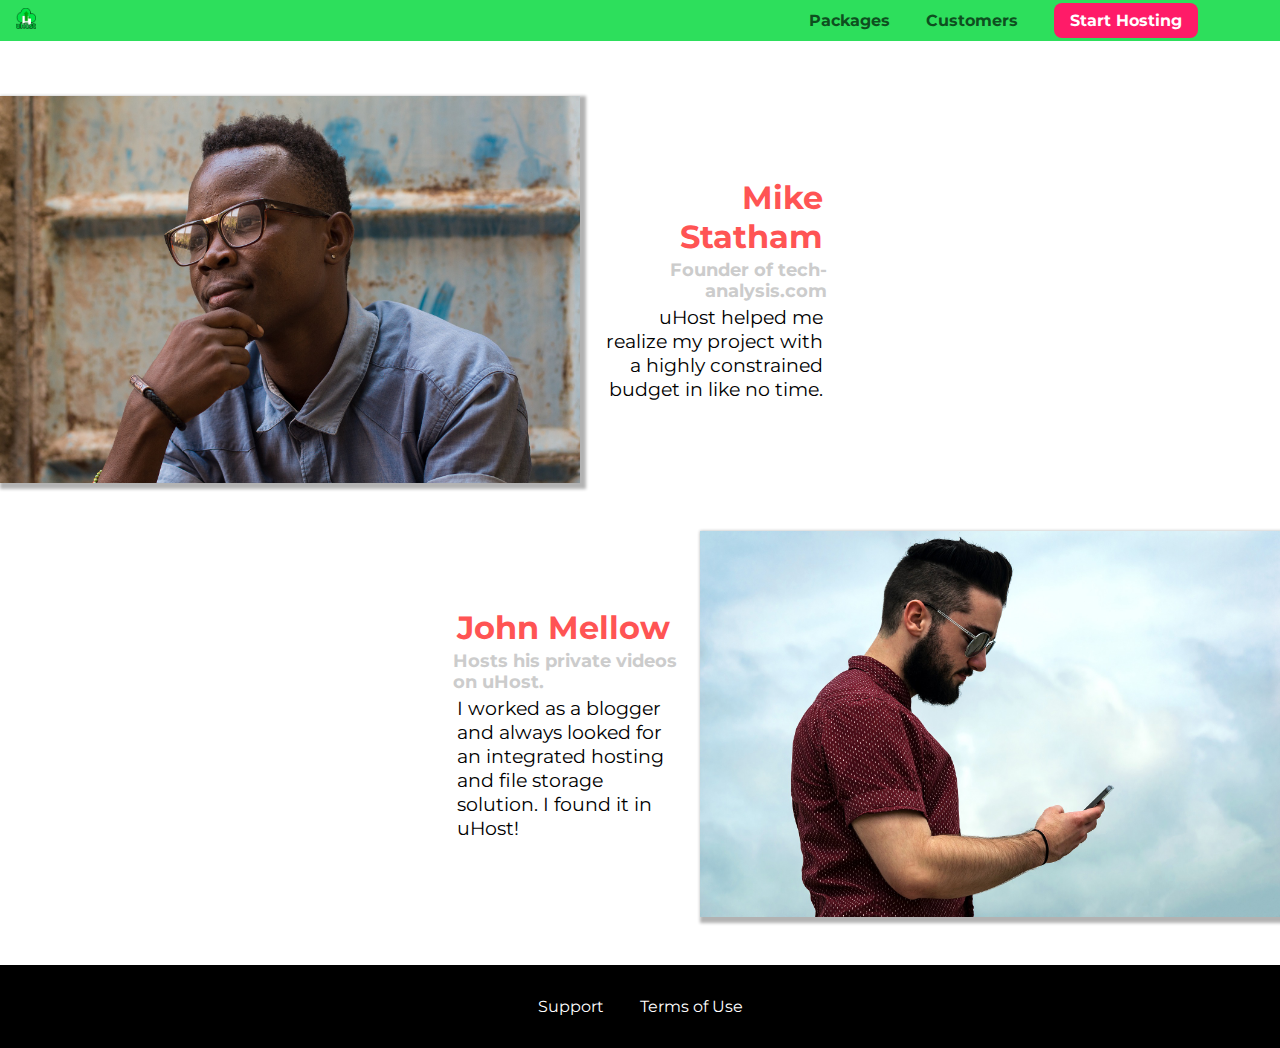
==== coustomers/index.html @ 6f267281 "first commit" ====
<!DOCTYPE html>
<html lang="en">

<head>
    <meta charset="UTF-8">
    <meta name="viewport" content="width=device-width, initial-scale=1.0">
    <meta http-equiv="X-UA-Compatible" content="ie=edge">
    <title>uHost Customers</title>
    <link rel="shortcut icon" href="../favicon.png">
    <link href="https://fonts.googleapis.com/css?family=Anton|Montserrat:400,700" rel="stylesheet">
    <link rel="stylesheet" href="../shared.css">
    <link rel="stylesheet" href="customers.css">
</head>

<body>
   <div class="backdrop">
       
   </div>


    <header class="main-header">
        <div>
            <a href="../index.html" class="main-header__brand">
                <img src="../images/uhost-icon.png" alt="uHost - Your favorite hosting company">
            </a>
        </div>
        <nav class="main-nav">
            <ul class="main-nav__items">
                <li class="main-nav__item">
                    <a href="../packages/index.html">Packages</a>
                </li>
                <li class="main-nav__item">
                    <a href="index.html">Customers</a>
                </li>
                <li class="main-nav__item main-nav__item--cta">
                    <a href="start-hosting/index.html">Start Hosting</a>
                </li>
            </ul>
        </nav>
    </header>
    <main>

        <div>
            <div class="testimonial" id="customer-1">
                <div class="testimonial__image-container">
                    <img src="../images/customer-1.jpg" alt="Mike Statham - Customer" class="testimonial__image">
                </div>
                <div class="testimonial__info">
                    <h1 class="testimonial__name">Mike Statham</h1>
                    <h2 class="testimonial__subtitle">Founder of
                        <a href="tech-analysis.com">tech-analysis.com</a>
                    </h2>
                    <p class="testimonial__text">uHost helped me realize my project with a highly constrained budget in like no time.</p>
                </div>
            </div>
            <div class="testimonial" id="customer-2">

                <div class="testimonial__info">
                    <h1 class="testimonial__name">John Mellow</h1>
                    <h2 class="testimonial__subtitle">Hosts his private videos on uHost.
                    </h2>
                    <p class="testimonial__text">I worked as a blogger and always looked for an integrated hosting and file storage solution. I found
                        it in uHost!
                    </p>
                </div>
                <div class="testimonial__image-container">
                    <img src="../images/customer-2.jpg" alt="John Mellow - Customer" class="testimonial__image">
                </div>
            </div>
        </div>
    </main>
    <footer class="main-footer">
        <nav>
            <ul class="main-footer__links"> 
                <li class="main-footer__link">
                    <a href="#">Support</a>
                </li>
                <li class="main-footer__link">
                    <a href="#">Terms of Use</a>
                </li>
            </ul>
        </nav>
    </footer>
</body>

</html>
---- shared.css ----
* {
    box-sizing: border-box;
}


body {
    font-family: 'Montserrat', sans-serif;
    margin: 0;
   
    
}

.backdrop{
    position: fixed;
    display: none;
    top:0;
    left:0;
    
    z-index: 100;
    width: 100vw;
    height: 100vh;
    background: rgba(0,0,0,0.5);
}

.main-header {
    width: 100%;
    position: fixed;
    top: 0;
    left: 0;
    background: #2ddf5c;
    padding: 0.5rem 1rem;
    z-index: 1;
}

.main-header > div {
    display: inline-block;
    vertical-align: middle;
}


.toggle-button {
    width: 3rem;
    background: transparent;
    border: none;
    cursor: pointer;
    padding-top: 0;
    padding-bottom: 0;
    vertical-align: middle;
  }
  
  .toggle-button:focus {
    outline: none;
  }
  
  .toggle-button__bar {
    width: 100%;
    height: 0.2rem;
    background: black;
    display: block;
    margin: 0.6rem 0;
  }
  
  

.main-header__brand {
    color: #0e4f1f;
    text-decoration: none;
    font-weight: bold;
    font-size: 1.3rem;
    height: 1.3rem;
    display: inline-block;
    }
    
 .main-header__brand img{
    height: 100%;;
    }
    
.main-nav {
    display: inline-block;
    text-align: right;
    width: calc(100% - 74px);
    vertical-align: middle;
}

.main-nav__items {
    margin: 0;
    padding: 0;
    list-style: none;
}

.main-nav__item {
    display: inline-block;
    margin: 0 16px;
}

.main-nav__item a,
.mobile-nav__item a {
    text-decoration: none;
    color: #0e4f1f;
    font-weight: bold;
    padding: 0.2rem 0;
}

.main-nav__item a:hover,
.main-nav__item a:active {
    color: white;
    border-bottom: 5px solid white;
}

.main-nav__item--cta a,
.mobile-nav__item--cta a {
    color: white;
    background: #ff1b68;
    padding: 0.5rem 1rem;
    border-radius: 8px;
}

.main-nav__item--cta a:hover,
.main-nav__item--cta a:active ,
.mobile-nav__item--cta a:hover,
.mobile-nav__item--cta a:active{
    color: #ff1b68;
    background: white;
    border: none;
}

.main-footer {
    background: black;
    padding: 2rem;
    margin-top: 48px;
}

.main-footer__links {
    list-style: none;
    margin: 0;
    padding: 0;
    text-align: center;
}

.main-footer__link {
    display: inline-block;
    margin: 0 16px;
}

.main-footer__link a {
    color: white;
    text-decoration: none;
}

.main-footer__link a:hover,
.main-footer__link a:active {
    color: #ccc;
}

.mobile-nav {
    display: none;
    position: fixed;
    z-index: 101;
    top: 0;
    left: 0;
    background: white;
    width: 80%;
    height: 100vh;
  }
  
  .mobile-nav__items {
    width: 90%;
    height: 100%;
    list-style: none;
    margin: 10% auto;
    padding: 0;
    text-align: center;
  }
  
  .mobile-nav__item {
    margin: 1rem 0;
  }
  
  .mobile-nav__item a {
    font-size: 1.5rem;
  }

.button {
    background: #0e4f1f;
    color: white;
    font: inherit;
    border: 1.5px solid #0e4f1f;
    padding: 0.5rem;
    border-radius: 8px;
    font-weight: bold;
    cursor: pointer;
}

.button:hover,
.button:active {
    background: white;
    color: #0e4f1f;
}

.button:focus {
    outline: none;
}
---- coustomers/customers.css ----
.testimonial {
    font-size: 1.2rem;
    margin: 3rem 0;
    
  }
  
  .testimonial__list {
    width: 80%;
    margin: auto;
  }
  
  .testimonial:first-of-type {
    margin-top: 6rem;
  }

  .testimonial__image-container{
    width: 65%;
    max-width:580px;  
    display: inline-block;
    vertical-align: middle;
    box-shadow: 3px 3px 3px 3px rgba(0,0,0,0.3);
  }

  .testimonial__image{
   width: 100%;
   vertical-align: top;
  }
  
  .testimonial__info {
    text-align: right;
    padding: 0.9rem;
    display: inline-block;
    vertical-align: middle;
    width: 20%;
  }
  
  #customer-2.testimonial {
    text-align: right;
  }
  
  #customer-2 .testimonial__info {
    text-align: left;
  }
  
  .testimonial__name {
    margin: 0.2rem;
    color: #ff5454;
    font-size:2rem;
  }
  
  .testimonial__subtitle {
    margin: 0;
    font-size: 1.1rem;
    color: #ccc;
  }
  
  .testimonial__subtitle a {
    color: inherit;
    text-decoration: none;
  }
  
  .testimonial__subtitle a:hover,
  .testimonial__subtitle a:active {
    color: #7a7a7a;
  }
  
  .testimonial__text {
    margin: 0.2rem;
  }
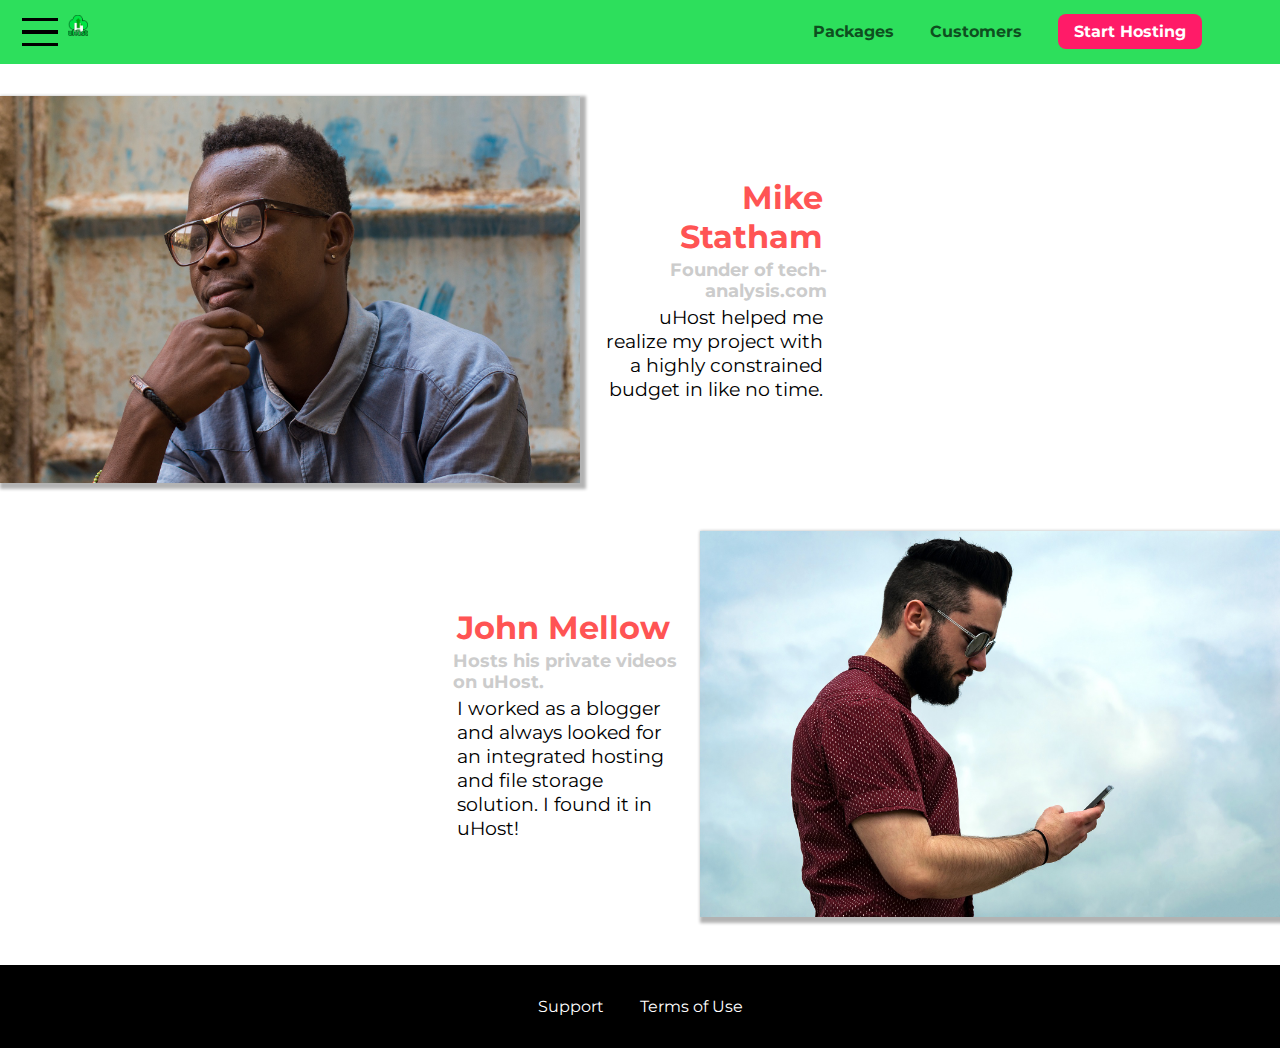
==== commit 8112d2d6: "second commit" ====
--- a/coustomers/index.html
+++ b/coustomers/index.html
@@ -20,6 +20,11 @@
 
     <header class="main-header">
         <div>
+            <button class="toggle-button">
+                <span class="toggle-button__bar"></span>
+                <span class="toggle-button__bar"></span>
+                <span class="toggle-button__bar"></span>
+            </button> 
             <a href="../index.html" class="main-header__brand">
                 <img src="../images/uhost-icon.png" alt="uHost - Your favorite hosting company">
             </a>
@@ -38,6 +43,20 @@
             </ul>
         </nav>
     </header>
+
+    <nav class="mobile-nav">
+        <ul class="mobile-nav__items">
+            <li class="mobile-nav__item">
+                <a href="../packages/index.html">Packages</a>
+            </li>
+            <li class="mobile-nav__item">
+                <a href="index.html">Customers</a>
+            </li>
+            <li class="mobile-nav__item mobile-nav__item--cta">
+                <a href="../start-hosting/index.html">Start Hosting</a>
+            </li>
+        </ul>
+    </nav>
     <main>
 
         <div>
@@ -81,6 +100,9 @@
             </ul>
         </nav>
     </footer>
+    <script src="../shared.js">
+
+    </script>
 </body>
 
 </html>--- a/shared.css
+++ b/shared.css
@@ -78,7 +78,7 @@
 .main-nav {
     display: inline-block;
     text-align: right;
-    width: calc(100% - 74px);
+    width: calc(100% - 122px);
     vertical-align: middle;
 }
 
@@ -200,3 +200,9 @@
 .button:focus {
     outline: none;
 }
+
+
+.open{
+    display: block !important;
+
+}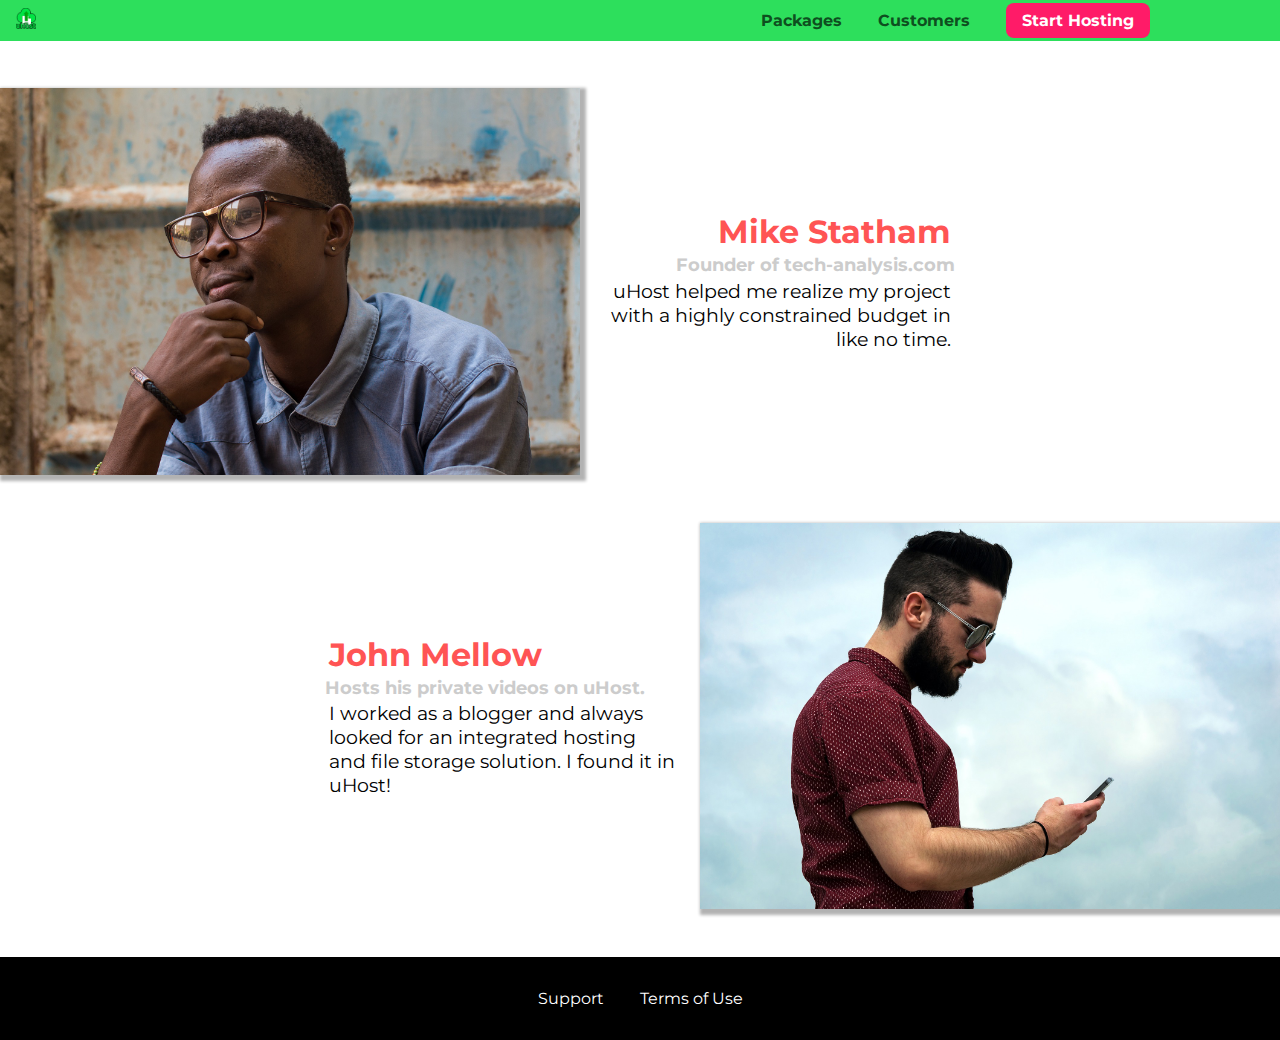
==== commit 68068a07: "added navbar pages" ====
--- a/coustomers/index.html
+++ b/coustomers/index.html
@@ -9,7 +9,7 @@
     <link rel="shortcut icon" href="../favicon.png">
     <link href="https://fonts.googleapis.com/css?family=Anton|Montserrat:400,700" rel="stylesheet">
     <link rel="stylesheet" href="../shared.css">
-    <link rel="stylesheet" href="customers.css">
+    <link rel="stylesheet" href="../coustomers/customers.css">
 </head>
 
 <body>
@@ -38,7 +38,7 @@
                     <a href="index.html">Customers</a>
                 </li>
                 <li class="main-nav__item main-nav__item--cta">
-                    <a href="start-hosting/index.html">Start Hosting</a>
+                    <a href="../start-hosting/index.html">Start Hosting</a>
                 </li>
             </ul>
         </nav>
--- a/shared.css
+++ b/shared.css
@@ -8,6 +8,10 @@
     margin: 0;
    
     
+}
+
+main{
+    min-height: calc(100vh - 3.5rem- 8rem);
 }
 
 .backdrop{
@@ -66,15 +70,20 @@
     color: #0e4f1f;
     text-decoration: none;
     font-weight: bold;
-    font-size: 1.3rem;
+    height:2.5rem;
     height: 1.3rem;
     display: inline-block;
     }
     
  .main-header__brand img{
-    height: 100%;;
-    }
-    
+     height: 100%;  
+    }
+    
+   
+
+
+
+
 .main-nav {
     display: inline-block;
     text-align: right;
@@ -122,6 +131,22 @@
     color: #ff1b68;
     background: white;
     border: none;
+}
+
+
+
+@media (min-width: 40rem)
+{
+    .toggle-button {
+        display: none;
+    }
+    .main-nav{
+        display: inline-block;
+        text-align: right;
+        width: calc(100%-44px);
+        vertical-align: middle;
+    }
+
 }
 
 .main-footer {
--- a/coustomers/customers.css
+++ b/coustomers/customers.css
@@ -1,23 +1,23 @@
+main{
+  padding-top: 2.5rem;
+}
+
 .testimonial {
     font-size: 1.2rem;
-    margin: 3rem 0;
+   
     
   }
-  
+/*   
   .testimonial__list {
     width: 80%;
     margin: auto;
-  }
+  } */
   
-  .testimonial:first-of-type {
-    margin-top: 6rem;
-  }
-
+ 
   .testimonial__image-container{
-    width: 65%;
+    width: 100%;
     max-width:580px;  
-    display: inline-block;
-    vertical-align: middle;
+  
     box-shadow: 3px 3px 3px 3px rgba(0,0,0,0.3);
   }
 
@@ -29,9 +29,7 @@
   .testimonial__info {
     text-align: right;
     padding: 0.9rem;
-    display: inline-block;
-    vertical-align: middle;
-    width: 20%;
+  
   }
   
   #customer-2.testimonial {
@@ -68,4 +66,25 @@
     margin: 0.2rem;
   }
   
-  +  @media (min-width: 40rem){
+    .testimonial{ 
+      
+      margin: 3rem auto;
+      max-width: 1500px;
+    }
+
+    .testimonial__image-container{
+     
+      display: inline-block; 
+      vertical-align: middle;
+      width: 66%;
+    }
+
+    .testimonial__info {
+      display: inline-block;
+      vertical-align: middle;
+      width: 30%;
+    
+    }
+    
+  }